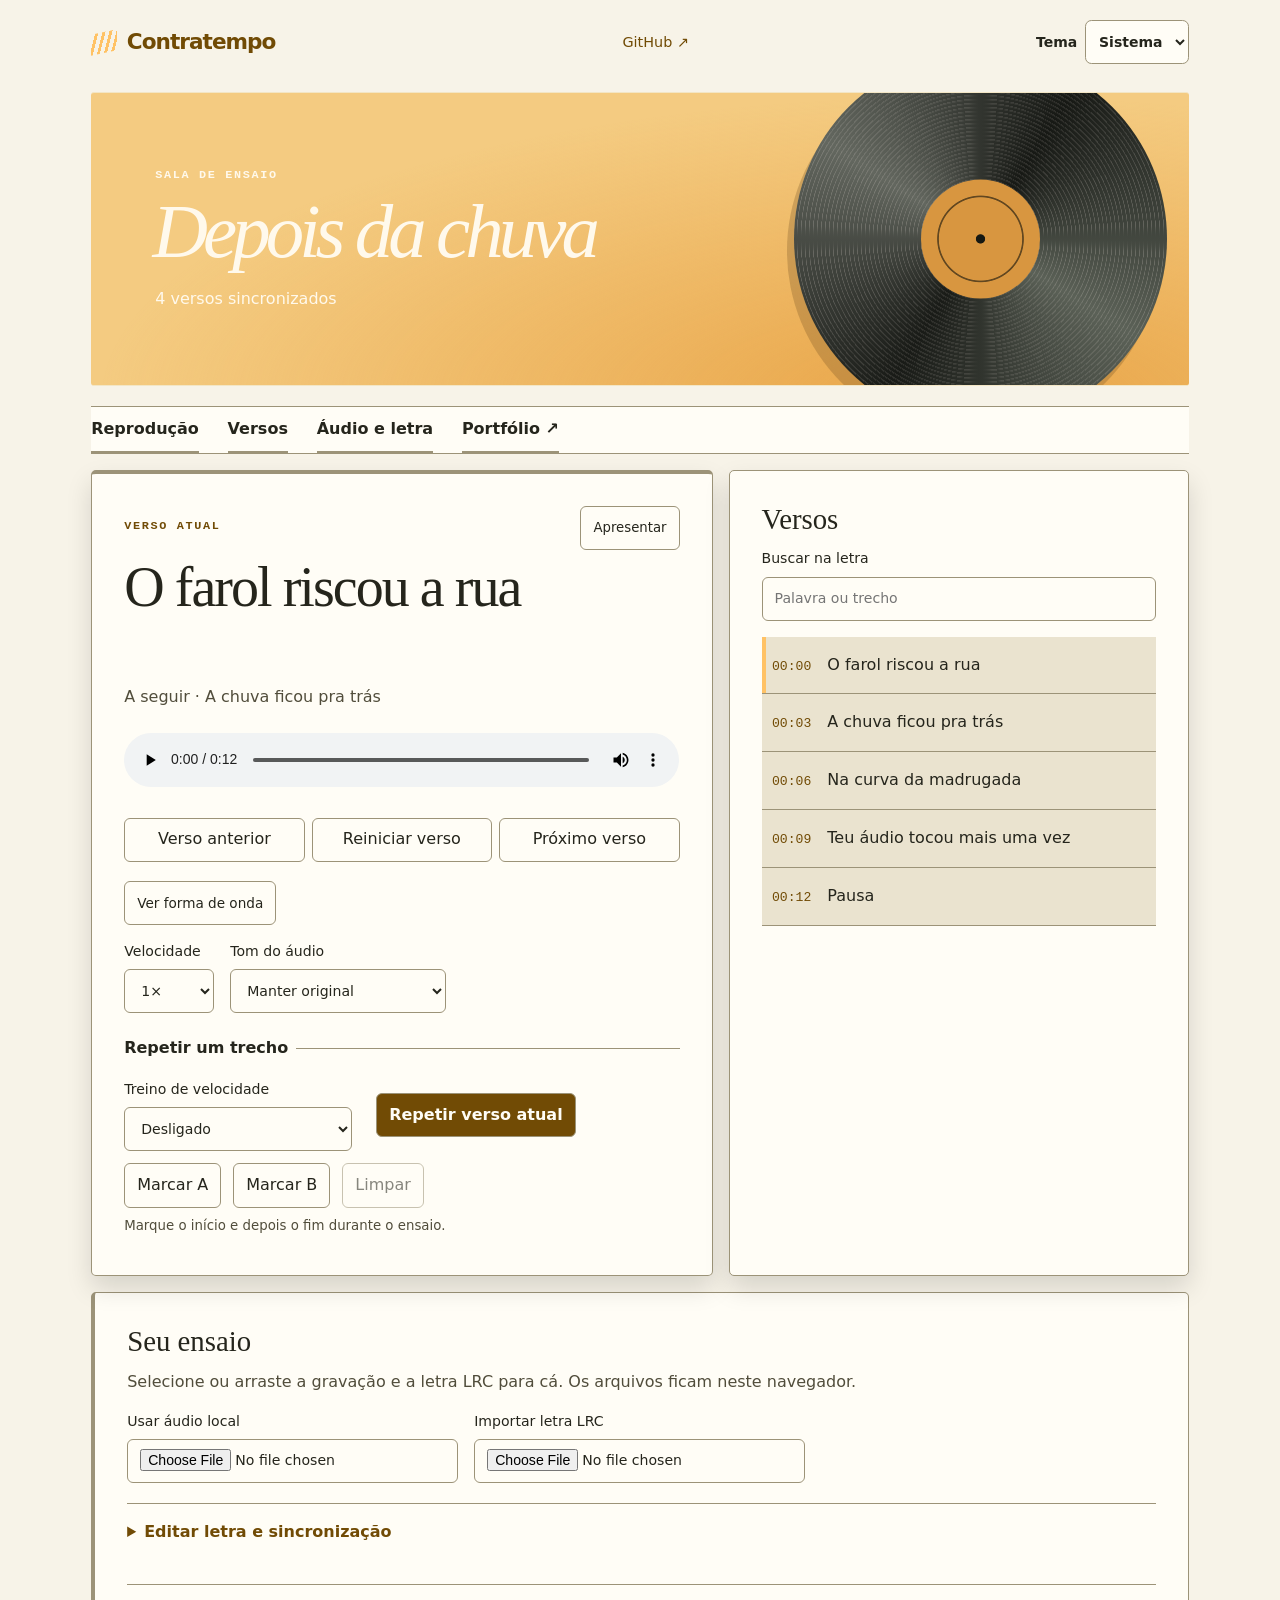
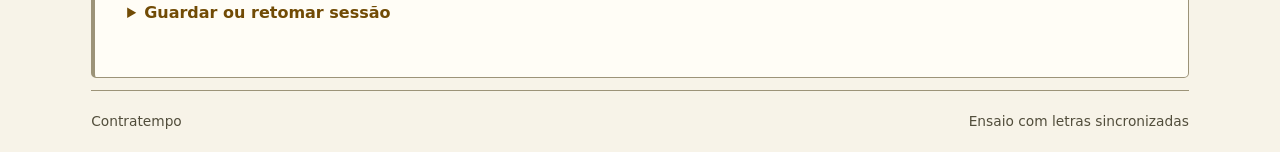
==== docs/index.html @ 0bdad28f "Remover marcas de palavra do LRC estendido da letra e das legendas Linhas como [00:01.00]<00:01.00>o" ====
<!doctype html>
<html lang="pt-BR">
<head>
<meta charset="utf-8"><meta name="viewport" content="width=device-width,initial-scale=1">
<meta name="description" content="Ensaie com letra sincronizada, marque trechos para repetir e edite arquivos LRC direto no navegador.">
<title>Contratempo · Sala de ensaio</title>
<style>:root{color-scheme:dark;--ink:#fff2ec;--muted:#cfb9bd;--coral:#ffa58c;--edge:#654953;--panel:#302128;background:#21171d;color:var(--ink);font:16px/1.55 system-ui,sans-serif}
*{box-sizing:border-box}body{margin:auto;max-width:75rem;padding:0 clamp(1rem,4vw,3.5rem)}a{color:inherit}.skip{position:absolute;top:-5rem;background:#21171d;padding:1rem;z-index:5}.skip:focus{top:0}
header,footer,.actions,.settings{display:flex;align-items:center;gap:.75rem;flex-wrap:wrap}header,footer{justify-content:space-between;padding:1.25rem 0}header a{text-decoration:none}.brand{font-weight:740;letter-spacing:-.045em;font-size:1.35rem;display:flex;gap:.6rem;align-items:center}.brand i{display:block;width:26px;height:21px;background:repeating-linear-gradient(105deg,transparent 0 4px,var(--coral) 4px 7px);transform:skewY(-12deg)}.source{font-size:.9rem}
.sleeve{position:relative;isolation:isolate;overflow:hidden;background:#f4ae99;color:#301d26;padding:clamp(1.5rem,5vw,4rem);margin:.5rem 0 1.25rem;border-radius:12px;min-height:14rem;display:grid;align-items:center}.jacket{width:66%;z-index:1}.label{font:700 .74rem/1.4 ui-monospace,monospace;letter-spacing:.14em;text-transform:uppercase;margin:0}.jacket h1{font:normal clamp(2.6rem,6vw,5.9rem)/.99 Georgia,serif;letter-spacing:-.064em;margin:.65rem 0;overflow-wrap:anywhere}.jacket p:last-child{margin:1rem 0 0}
.disc{position:absolute;width:43%;aspect-ratio:1;right:-9%;top:50%;transform:translateY(-50%);border-radius:50%;display:grid;place-items:center;background:repeating-radial-gradient(circle,transparent 0 3px,#fff2ec26 3.5px 4px),conic-gradient(from 32deg,#35252b,#78555a,#251b21,#77565b,#35252b);box-shadow:-9px 10px 0 #713a3e2a}.disc i{width:32%;aspect-ratio:1;border-radius:50%;background:radial-gradient(circle,#21171d 0 5%,#ef9b82 6% 49%,#37242d 50% 51%,#ef9b82 52%)}
.desk{display:grid;grid-template-columns:minmax(0,1.35fr) minmax(0,1fr);gap:1rem}.monitor,.queue,.workspace{padding:clamp(1.1rem,2.8vw,2rem);border:1px solid var(--edge);border-radius:12px;background:var(--panel)}.monitor .label,time{color:var(--coral)}h2{margin:0 0 .75rem;font:normal 1.8rem Georgia,serif}#current{font:normal clamp(2rem,4.5vw,3.5rem)/1.08 Georgia,serif;letter-spacing:-.035em;margin:1rem 0 .65rem;overflow-wrap:anywhere}#next,.workspace p,small,footer,#range{color:var(--muted)}#next{min-height:1.5em;overflow-wrap:anywhere}audio{width:100%;margin:.5rem 0 1rem}.settings{align-items:end;gap:1rem}label{display:grid;gap:.4rem;min-width:0;max-width:100%;font-size:.88rem}button,input,select,textarea{font:inherit;max-width:100%;color:var(--ink)}input,button,select,textarea{background:#24191f;border:1px solid var(--edge);border-radius:6px;padding:.55rem .75rem}button,select,input,summary{min-height:44px}button,summary,select{cursor:pointer}button:hover:not(:disabled),summary:hover{color:var(--coral)}button:disabled{opacity:.55}button:focus-visible,a:focus-visible,input:focus-visible,textarea:focus-visible,select:focus-visible,summary:focus-visible{outline:3px solid var(--coral);outline-offset:3px}fieldset{margin:1.4rem 0 0;border:0;border-top:1px solid var(--edge);padding:.65rem 0 0}legend{padding:0 .5rem 0 0;font-weight:600}small{display:block;margin:.45rem 0}.queue ol{padding:0;margin:0;list-style:none;max-height:24rem;overflow:auto}.queue button{display:flex;gap:1rem;text-align:left;align-items:baseline;width:100%;border:0;border-bottom:1px solid var(--edge);border-radius:0;background:transparent;padding:.85rem .5rem;overflow-wrap:anywhere}.queue button[aria-current=true]{background:#51343b;box-shadow:inset 3px 0 var(--coral)}time{font:.82rem ui-monospace,monospace;white-space:nowrap}.workspace{margin-top:1rem}.workspace p{margin:.5rem 0 1rem}details{margin-top:1.25rem;border-top:1px solid var(--edge);padding-top:1rem}summary{font-weight:650}textarea{font:1rem/1.5 ui-monospace,monospace;width:100%;resize:vertical}.actions{margin:.5rem 0}#apply{background:var(--coral);color:#291a20;font-weight:650}footer{border-top:1px solid var(--edge);font-size:.86rem}#status:not(:empty){position:sticky;bottom:.75rem;background:#392830;border:1px solid var(--edge);border-radius:6px;padding:.75rem 1rem}#status:empty{margin:.7rem 0}[hidden]{display:none!important}
@media(max-width:720px){.desk{grid-template-columns:1fr}.sleeve{min-height:11rem}.jacket{width:71%}.queue ol{max-height:16rem}.workspace .settings{display:grid}.disc{right:-15%}}
@media(prefers-reduced-motion:no-preference){.playing .disc i{animation:spin 6s linear infinite;background:radial-gradient(circle,#21171d 0 5%,transparent 6%),conic-gradient(#ef9b82 0 80%,#b25c53 80% 86%,#ef9b82 86%)}@keyframes spin{to{transform:rotate(1turn)}}}
.mode{float:right;font-size:.83rem}.monitor .label{padding-top:.75rem}.monitor #current{clear:both;padding-top:.4rem}.present :is(header,.sleeve,.queue,.workspace,footer,fieldset,.monitor .settings){display:none}.present .desk{display:block}.present .monitor{min-height:95vh;display:flex;flex-direction:column;justify-content:center}.present .mode{align-self:flex-end}.present #current{font-size:clamp(3rem,8vw,8rem)}#cue{max-width:min(100%,32rem)}

.workspace.drag{outline:3px dashed var(--coral)}

.wave-tools{margin:0 0 1rem}.wave-tools button{font-size:.85rem}.wave-tools small:empty{display:none}#wave-box{position:relative;background:#21171d;border-radius:.4rem;margin:.5rem 0}#wave{width:100%;height:54px;display:block}#wave-seek{position:absolute;inset:0;width:100%;height:100%;appearance:none;background:transparent;border:0;padding:0;margin:0;cursor:pointer}#wave-seek::-webkit-slider-thumb{appearance:none;background:#fff2ec;width:3px;height:52px}#wave-seek::-moz-range-thumb{background:#fff2ec;width:3px;height:52px;border:0}.present .wave-tools{display:none}.present #current{font-size:calc(clamp(3rem,8vw,8rem) * var(--lyric-scale,1))}.font-size{align-self:flex-start}

/* Capa e mesa de reprodução */
:root { --ink:#f6f1e5; --muted:#c6c4b8; --panel:#252624; --edge:#575950; --coral:#ffc265; background:#171815 }
.brand i { background:repeating-linear-gradient(105deg,transparent 0 4px,#ffc265 4px 7px) }
.sleeve { background:linear-gradient(110deg,#f2cf8a,#e9ab58 72%); color:#23251f; min-height:clamp(12rem,23vw,19rem); border-radius:3px; border-block:1px solid #f3e6c5 }
.jacket h1 { font-style:italic; line-height:1; margin-left:-.035em }
.disc { right:2%; width:34%; box-shadow:-7px 12px 0 #5f411a40; background:repeating-radial-gradient(circle,transparent 0 3px,#fff2ec2e 3.5px 4px),conic-gradient(from 32deg,#171915,#5b6157,#191b17,#63675f,#171915) }
.disc i { background:radial-gradient(circle,#161812 0 5%,#d89640 6% 49%,#624720 50% 51%,#d89640 52%) }
.studio-nav { display:flex; flex-wrap:wrap; gap:.4rem 1.8rem; margin:.75rem 0 1rem; border-block:1px solid var(--edge) }
.studio-nav a { display:inline-flex; align-items:center; min-height:46px; text-decoration:none; font-weight:650 }
.studio-nav a:hover { color:var(--coral); text-decoration:underline }
.monitor,.queue,.workspace { border-radius:5px }
.monitor { background:linear-gradient(155deg,#292b25,#20221e); border-top:4px solid #ddad5c }
.monitor #current { min-height:2.1em; color:#fff3d6; text-wrap:balance }
.queue { background:#20221e }
.queue button { padding:1rem .65rem }
.queue button[aria-current=true] { background:#383a2d; box-shadow:inset 4px 0 #ffc265 }
.workspace { border-left:4px solid #ab945f }
input,button,select,textarea { background:#20221e }
#verse-loop,#apply { background:#ffc265; color:#23251d; font-weight:700 }
#verse-loop:hover,#apply:hover { color:#23251d; background:#ffd792 }
.present .studio-nav { display:none }
@media(max-width:720px){.disc{right:-18%;width:50%}.studio-nav{gap:.2rem 1.1rem}.jacket{width:75%}}
.transport,.queue-tools {display:flex;align-items:center;flex-wrap:wrap;gap:.45rem;margin:.4rem 0 1.2rem}
.transport button {flex:1 1 7rem;border-color:#706a55}
.transport button:nth-child(2) {background:#f5cc84;color:#242219}
.queue-tools {justify-content:space-between;border-top:1px solid var(--edge);padding-top:.7rem}
.queue-tools span {font-variant-numeric:tabular-nums}
.present .transport {align-self:center}

@media (prefers-reduced-motion:no-preference){
  .queue button[aria-current=true] {animation: reveal-state 220ms ease-out both}
  @keyframes reveal-state {from{opacity:.7;transform:translateY(3px)}to{opacity:1;transform:none}}
}

@media (max-width:720px) {
  .desk,.workspace .settings {grid-template-columns:minmax(0,1fr)}
  .monitor,.queue,fieldset,input,select,audio {min-inline-size:0}
  input[type=file] {inline-size:100%}
}


:root { --focus-ring:#ffc265 }
.sleeve { background:radial-gradient(ellipse at 80% 105%,#e9a548,transparent 70%), #f4cb81 }
.studio-nav a { border-bottom:2px solid transparent }
.studio-nav a:hover { border-bottom-color:#ffc265 }
.monitor, .queue { box-shadow: 0 12px 26px #0002 }

:is(a,button,summary,input,select,textarea):focus-visible { outline:3px solid var(--focus-ring); outline-offset:3px }
section[id], h2[id] { scroll-margin-top:1rem }
@media (prefers-reduced-motion:no-preference) {
  html { scroll-behavior:smooth }
  details[open] > summary ~ p { animation:details-open .2s ease-out both }
  @keyframes details-open { from { opacity:.7; transform:translateY(3px) } to { opacity:1; transform:none } }
}

/* A preferência só afeta a tela. O relatório impresso preserva sua paleta. */
.appearance { display: inline-flex; align-items: center; gap: .5rem; margin: 0; font: 600 .875rem/1.3 system-ui, sans-serif }
.appearance select { min-height: 44px; width: auto; max-width: 100%; padding: .45rem .55rem; border: 1px solid currentColor; border-radius: .4rem; background: transparent; color: inherit; font: inherit }
@media screen {
  :root[data-theme="light"] {
    color-scheme: light;
    --surface: #fffdf6; --raised: #eae3cf; --ink: #25251c; --muted: #514d3b;
    --quiet: #514d3b; --accent: #714b05; --green: #714b05; --coral: #714b05; --gold: #714b05; --paper: #fffdf6;
    --line: #9c9378; --edge: #9c9378; --panel: #fffdf6;
    background: #f7f3e8; color: var(--ink);
  }
  :root[data-theme="light"] body { background: transparent; color: var(--ink) }
  :root[data-theme="light"] :is(.monitor,.queue,.workspace,.studio-nav,form,details) {
    background: var(--surface); color: var(--ink); border-color: var(--line);
  }
  :root[data-theme="light"] :is(.metric,.segment,.filters,.grid,.intake #preview,#parts label,.queue button,.scroll tr:nth-child(even),th,.scroll thead,#summary,#origin) {
    background: var(--raised); color: var(--ink); border-color: var(--line);
  }
  :root[data-theme="light"] :is(input,textarea,select,button,.studio-nav a) {
    background-color: var(--surface); color: var(--ink); border-color: var(--line);
  }
  :root[data-theme="light"] :is(header a,footer a,.project-copy .label,.links a:first-child,.monitor .label,time,summary,.metric strong,.segment td:nth-child(5),#priority-summary) { color: var(--accent) }
  :root[data-theme="light"] :is(#current,.monitor #current,.queue button,header b) { color: var(--ink) }
  :root[data-theme="light"] :is(.workspace p,#next,.project-copy p:not(.label),.intro>p:not(.label)) { color: var(--muted) }
  :root[data-theme="light"] :is(button[aria-pressed=true],.queue button[aria-current=true],#verse-loop,#apply) { background: var(--accent); color: var(--surface) }
  :root[data-theme="light"] :focus-visible { outline-color: var(--accent) }
  :root[data-theme="light"] :is(.sleeve) { color: #fff9ec }

}
</style>
</head>
<body>
<a class="skip" href="#studio">Ir para o ensaio</a>
<header><a class="brand" href="#studio"><i aria-hidden="true"></i> Contratempo</a><a class="source" href="https://github.com/ykauttiz/contratempo">GitHub ↗</a><label class="appearance">Tema
  <select id="appearance" aria-label="Tema da interface">
    <option value="system">Sistema</option>
    <option value="light">Claro</option>
    <option value="dark">Escuro</option>
  </select>
</label>
<script>
(() => {
  const select = document.getElementById("appearance");
  const key = "kaue.appearance";
  const system = matchMedia("(prefers-color-scheme: dark)");
  try {
    const saved = localStorage.getItem(key);
    if (saved === "dark" || saved === "light") select.value = saved;
  } catch { /* A escolha também funciona com o armazenamento bloqueado. */ }
  function apply() {
    document.documentElement.dataset.theme = select.value === "system"
      ? (system.matches ? "dark" : "light") : select.value;
  }
  select.addEventListener("change", () => {
    apply();
    try { localStorage.setItem(key, select.value); } catch { /* Só nesta página. */ }
  });
  system.addEventListener("change", apply);
  apply();
})();
</script>
</header>
<main id="studio">
<section class="sleeve" aria-labelledby="title">
<div class="jacket"><p class="label">Sala de ensaio</p><h1 id="title"></h1><p id="track-info"></p></div><div class="disc" aria-hidden="true"><i></i></div>
</section>
<nav class="studio-nav" aria-label="Áreas do ensaio"><a href="#mesa">Reprodução</a><a href="#fila">Versos</a><a href="#arquivos">Áudio e letra</a><a href="https://ykauttiz.github.io/contratempo/portfolio/">Portfólio ↗</a></nav>
<div class="desk" id="mesa">
<section class="monitor" aria-labelledby="now"><button id="present" class="mode">Apresentar</button><h2 class="label" id="now">Verso atual</h2><p id="current"></p><p id="next"></p>
<audio id="audio" controls preload="metadata" aria-label="Reprodutor do ensaio"></audio>
<div class="transport" role="group" aria-label="Navegação musical"><button id="previous-cue">Verso anterior</button><button id="replay-cue">Reiniciar verso</button><button id="next-cue">Próximo verso</button></div>
<div class="wave-tools"><button id="wave-load">Ver forma de onda</button><small id="wave-status"></small><div id="wave-box" hidden><canvas id="wave" width="960" height="88" aria-hidden="true"></canvas><input type="range" min="0" max="1000" value="0" id="wave-seek" aria-label="Posição na forma de onda"></div></div>
<label class="font-size" hidden id="font-control">Tamanho da letra<input id="font" type="range" min="70" max="160" value="100"></label>
<div class="settings"><label>Velocidade<select id="speed"><option value=".5">0,5×</option><option value=".75">0,75×</option><option selected value="1">1×</option><option value="1.25">1,25×</option><option value="1.5">1,5×</option></select></label>
<label id="pitch-control" hidden>Tom do áudio<select id="pitch"><option value="preserve">Manter original</option><option value="vary">Variar com a velocidade</option></select></label></div>
<fieldset><legend>Repetir um trecho</legend><div class="actions"><label>Treino de velocidade<select id="training"><option value="0">Desligado</option><option value="2">Aumentar a cada 2 voltas</option><option value="4">Aumentar a cada 4 voltas</option></select></label><output id="training-count"></output><button id="verse-loop">Repetir verso atual</button><button id="mark-a">Marcar A</button><button id="mark-b">Marcar B</button><button id="clear" disabled>Limpar</button></div><small id="range">Marque o início e depois o fim durante o ensaio.</small></fieldset>
</section>
<section class="queue" id="fila"><h2>Versos</h2><label>Buscar na letra<input id="verse-search" type="search" placeholder="Palavra ou trecho" aria-controls="lines"></label><p id="verse-count" role="status"></p><ol id="lines" aria-label="Ir para um verso"></ol><nav class="queue-tools" id="queue-pages" aria-label="Páginas da letra" hidden><button id="queue-back">Anterior</button><span id="queue-page"></span><button id="queue-forward">Próxima</button></nav></section>
</div>
<section class="workspace" id="arquivos"><h2>Seu ensaio</h2><p>Selecione ou arraste a gravação e a letra LRC para cá. Os arquivos ficam neste navegador.</p>
<div class="settings"><label>Usar áudio local<input id="upload" type="file" accept="audio/*"></label><label>Importar letra LRC<input id="lrc" type="file" accept=".lrc,text/plain"></label></div>
<details><summary>Editar letra e sincronização</summary><p>Use uma marca por verso, como [00:03.500]. Uma linha só com a marca indica pausa.</p><div class="settings"><label>Verso para sincronizar<select id="cue"></select></label><button id="tap">Marcar no tempo atual</button></div><label>Letra LRC<textarea id="editor" rows="8" spellcheck="false"></textarea></label>
<label>Ajuste adicional (ms)<input id="offset" type="number" step="1" value="0"></label><small>Um valor positivo adianta a letra. O ajuste entra no arquivo ao aplicar.</small>
<div class="actions"><button id="apply">Aplicar edição</button><button id="undo" disabled>Desfazer</button><button id="redo" disabled>Refazer</button></div><div class="settings"><label>Formato<select id="format"><option>LRC</option><option>SRT</option><option>WebVTT</option></select></label><button id="save">Baixar arquivo aplicado</button></div></details>
<details><summary>Guardar ou retomar sessão</summary><p>Guarde a letra aplicada, a posição, a velocidade e o trecho A/B. Ao retomar, selecione a mesma gravação.</p><div class="actions"><button id="keep">Guardar neste navegador</button><button id="resume" disabled>Retomar última sessão</button><label>Nome do ensaio<input id="saved-name" maxlength="80"></label><button id="library-add">Adicionar à biblioteca</button><label>Ensaios guardados<select id="library-select"></select></label><button id="library-open">Abrir ensaio escolhido</button><button id="backup">Baixar sessão JSON</button></div><label>Abrir sessão JSON<input id="session-file" type="file" accept=".json,application/json"></label></details></section>
<p id="status" role="status"></p></main>
<footer>Contratempo <span>Ensaio com letras sincronizadas</span></footer>
<script id="score" type="application/json">{"lines": [[0.0, "O farol riscou a rua"], [3.0, "A chuva ficou pra trás"], [6.0, "Na curva da madrugada"], [9.0, "Teu áudio tocou mais uma vez"], [12.0, ""]], "title": "Depois da chuva", "audio": "ensaio.mp3"}</script>
<script>"use strict";
const $ = id => document.getElementById(id);
const score = JSON.parse($("score").textContent);
const audio = $("audio");
const past = [], future = [];
let selected = -2, buttons = new Map(), localUrl, pointA = null, pointB = null, importId = 0;
function tell(message) { $("status").textContent = message; }
function stamp(seconds, precise = false) {
  const ms = Math.round(seconds * 1000);
  return String(Math.floor(ms / 60000)).padStart(2, "0") + ":" +
    String(Math.floor(ms / 1000) % 60).padStart(2, "0") +
    (precise ? "." + String(ms % 1000).padStart(3, "0") : "");
}
function serialize() {
  return score.lines.map(([at, line]) => "[" + stamp(at, true) + "]" + line).join("\n") + "\n";
}
const hasWordStamp = text => /<\d+:[0-5]\d(?:[.:]\d{1,3})?>/.test(text);
// LRC estendido: as marcas de palavra, como <00:12.50>, s\u00E3o removidas; s\u00F3 o tempo do verso vale.
const plainLyric = text => hasWordStamp(text)
  ? text.replace(/<\d+:[0-5]\d(?:[.:]\d{1,3})?>/g, " ").split(/\s+/).filter(Boolean).join(" ")
  : text.trim();
function parseLrc(source, extra) {
  source = source.replace(/^\uFEFF/, "");
  const offset = Number(source.match(/^\[offset:([+-]?\d+)\][ \t]*\r?$/im)?.[1] || 0) + extra;
  if (!Number.isSafeInteger(offset)) throw Error("Informe um ajuste inteiro em milissegundos.");
  const groups = new Map();
  let count = 0;
  for (const raw of source.replace(/^\uFEFF/, "").split(/\r\n|\r|\n/)) {
    const line = raw.trimStart();
    const prefix = line.match(/^(?:\[\d+:[0-5]\d(?:[.:]\d{1,3})?\])+/);
    if (!prefix) continue;
    const lyric = plainLyric(line.slice(prefix[0].length));
    for (const m of prefix[0].matchAll(/\[(\d+):([0-5]\d)(?:[.:](\d{1,3}))?\]/g)) {
      const at = Number(m[1]) * 60000 + Number(m[2]) * 1000 + Number((m[3] || "").padEnd(3, "0")) - offset;
      if (!Number.isSafeInteger(at) || ++count > 10000) throw Error("Use até 10 mil marcações com tempos válidos.");
      const key = Math.max(0, at);
      if (!groups.has(key)) groups.set(key, []);
      if (lyric) groups.get(key).push(lyric);
    }
  }
  if (!groups.size) throw Error("Nenhum verso com tempo válido. Use [mm:ss.mmm] no começo da linha.");
  return Array.from(groups).sort(([a], [b]) => a - b).map(([ms, parts]) => [ms / 1000, parts.join(" / ")]);
}
function render() {
  let lo = 0, hi = score.lines.length;
  while (lo < hi) {
    const mid = Math.floor((lo + hi) / 2);
    if (score.lines[mid][0] <= audio.currentTime) lo = mid + 1;
    else hi = mid;
  }
  const index = lo - 1;
  if (index === selected) return;
  buttons.get(selected)?.removeAttribute("aria-current");
  buttons.get(index)?.setAttribute("aria-current", "true");
  $("current").textContent = index < 0 ? "Introdução" : score.lines[index][1] || "Pausa";
  const next = score.lines[index + 1]?.[1];
  $("next").textContent = next ? "A seguir · " + next : "";
  selected = index;
}
const queueSize = 60;
let queuePage = 0, matches = [], searchIndex = [];
const normalizeLyric = text => text.normalize("NFD").replace(/\p{M}/gu,"").toLocaleLowerCase("pt-BR");
function seekCue(index) {
  if (!audio.readyState || !Number.isFinite(audio.duration)) return tell("Carregue uma gravação primeiro.");
  const line = score.lines[index];
  if (!line || line[0] > audio.duration) return tell("Esse trecho fica fora da gravação.");
  audio.currentTime = line[0];
  render();
}
function paintQueue() {
  const pages = Math.max(1,Math.ceil(matches.length / queueSize));
  queuePage = Math.min(pages - 1,Math.max(0,queuePage));
  const start = queuePage * queueSize;
  const fragment = document.createDocumentFragment();
  buttons.clear();
  for (const [offset,index] of matches.slice(start,start + queueSize).entries()) {
    const [at,line] = score.lines[index];
    const row = document.createElement("li"), button = document.createElement("button");
    const time = document.createElement("time");
    time.textContent = stamp(at,at % 1 !== 0);
    button.append(time,line || "Pausa");
    if (index === selected) button.setAttribute("aria-current","true");
    button.onclick = () => seekCue(index);
    button.onkeydown = event => {
      const position = start + offset;
      const destination = {ArrowDown:position+1,ArrowUp:position-1,Home:0,End:matches.length-1}[event.key];
      if (destination === undefined) return;
      event.preventDefault();
      const target = Math.min(matches.length-1,Math.max(0,destination));
      const nextPage = Math.floor(target / queueSize);
      if (nextPage !== queuePage) {queuePage = nextPage; paintQueue();}
      buttons.get(matches[target])?.focus();
    };
    buttons.set(index,button);row.append(button);fragment.append(row);
  }
  $("lines").replaceChildren(fragment);
  $("queue-pages").hidden = pages <= 1;
  $("queue-page").textContent = (queuePage + 1) + " / " + pages;
  $("queue-back").disabled = queuePage === 0;
  $("queue-forward").disabled = queuePage === pages - 1;
}
function filterVerses() {
  const term = normalizeLyric($("verse-search").value.trim());
  matches = [];
  searchIndex.forEach((text,index) => {if (text.includes(term)) matches.push(index);});
  queuePage = 0;
  paintQueue();
  $("verse-count").textContent = term ? (matches.length ? matches.length + " de " + score.lines.length + " trechos" : "Nenhum trecho encontrado. Tente outra palavra.") : "";
}
$("verse-search").oninput = filterVerses;
$("queue-back").onclick = () => {queuePage--;paintQueue();};
$("queue-forward").onclick = () => {queuePage++;paintQueue();};
for (const [id,step] of [["previous-cue",-1],["next-cue",1],["replay-cue",0]]) {
  $(id).onclick = () => {
    render();
    seekCue(Math.max(0,Math.min(score.lines.length-1,selected+step)));
  };
}
const editorPanel = $("cue").closest("details");
let cueOptionsReady = false;
function prepareCueOptions() {
  if (!editorPanel.open || cueOptionsReady) return;
  const fragment = document.createDocumentFragment();
  score.lines.forEach(([at,line],index) => fragment.append(new Option(stamp(at,true) + " · " + (line || "Pausa"),index)));
  $("cue").replaceChildren(fragment);
  cueOptionsReady = true;
}
editorPanel.addEventListener("toggle",prepareCueOptions);
function build() {
  $("title").textContent = score.title;
  const total = score.lines.filter(([, line]) => line).length;
  $("track-info").textContent = total + (total === 1 ? " verso sincronizado" : " versos sincronizados");
  selected = -2;
  searchIndex = score.lines.map(([,text]) => normalizeLyric(text || "Pausa"));
  filterVerses();
  cueOptionsReady = false;
  $("cue").replaceChildren();
  prepareCueOptions();
  $("editor").value = serialize();
  $("offset").value = "0";
  render();
}
let laps = 0;
function resetTraining() { laps = 0; $("training-count").textContent = ""; }
$("training").onchange = resetTraining;
function repeatPassage() {
  audio.currentTime = pointA;
  const every = Number($("training").value);
  if (!every) return;
  laps++;
  const speed = $("speed");
  if (laps % every === 0 && speed.selectedIndex < speed.options.length-1) {
    speed.selectedIndex++; audio.playbackRate = Number(speed.value);
  }
  $("training-count").textContent = "Volta " + laps + " · " + speed.selectedOptions[0].textContent;
}
function updateLoop() {
  resetTraining();
  $("clear").disabled = pointA === null;
  $("range").textContent = pointA === null ? "Marque o início e depois o fim durante o ensaio." :
    pointB === null ? "Início em " + stamp(pointA, true) + ". Escolha o fim." :
    "Repetindo de " + stamp(pointA, true) + " até " + stamp(pointB, true) + ".";
}
$("verse-loop").onclick = () => {
  if (!audio.readyState || !Number.isFinite(audio.duration)) return tell("Carregue uma gravação primeiro.");
  render();
  const line = score.lines[selected];
  if (!line?.[1]) return tell("Selecione um verso para repetir.");
  const end = Math.min(score.lines[selected + 1]?.[0] ?? audio.duration, audio.duration);
  if (end - line[0] < 0.25) return tell("Este verso é curto demais para repetir. Marque um trecho maior com A e B.");
  pointA = line[0]; pointB = end; audio.currentTime = pointA;
  updateLoop(); tell($("range").textContent);
};
$("mark-a").onclick = () => {
  if (!audio.readyState) return tell("Carregue um áudio primeiro.");
  pointA = audio.currentTime; pointB = null; updateLoop(); tell($("range").textContent);
};
$("mark-b").onclick = () => {
  if (pointA === null || audio.currentTime - pointA < 0.25) return tell("Marque A e avance pelo menos 0,25 s antes de marcar B.");
  pointB = audio.currentTime; audio.currentTime = pointA; updateLoop(); tell($("range").textContent);
};
function clearLoop() { pointA = pointB = null; updateLoop(); }
$("clear").onclick = () => { clearLoop(); tell("Repetição desligada."); };
function tick() {
  if (!$("wave-box").hidden && audio.duration > 0) $("wave-seek").value = Math.round(audio.currentTime / audio.duration * 1000);
  if (pointB !== null && !audio.paused && audio.currentTime >= pointB) repeatPassage();
  render();
}
let frame = 0, pendingSession = null;
function animate() { tick(); if (!audio.paused) frame = requestAnimationFrame(animate); }
audio.onplay = () => { document.body.classList.add("playing"); cancelAnimationFrame(frame); animate(); };
audio.onpause = () => { document.body.classList.remove("playing"); cancelAnimationFrame(frame); };
audio.onended = () => {
  if (pointB !== null) { repeatPassage(); audio.play().catch(() => tell("Pressione play para continuar.")); }
};
audio.ontimeupdate = tick;
audio.onseeked = render;
audio.onloadedmetadata = () => { if (pendingSession) restoreTransport(); audio.playbackRate = Number($("speed").value); render(); };
audio.onerror = () => tell("Não foi possível abrir o áudio. Tente outro arquivo.");
$("pitch-control").hidden = !("preservesPitch" in audio);
$("pitch").onchange = () => { audio.preservesPitch = $("pitch").value === "preserve"; };
$("speed").onchange = () => { audio.playbackRate = Number($("speed").value); };
function loadAudio(file) {
  if (!file) return;
  if (!pendingSession) clearLoop();
  if (localUrl) URL.revokeObjectURL(localUrl);
  activeAudioFile = file; resetWave();
  localUrl = URL.createObjectURL(file); audio.src = localUrl;
  tell("Gravação selecionada · " + file.name);
};
$("upload").onchange = event => loadAudio(event.target.files[0]);
async function loadLyrics(file) {
  const id = ++importId;
  if (!file) return;
  try {
    if (file.size > 1024 * 1024) throw Error("Use uma letra de até 1 MB.");
    const source = new TextDecoder("utf-8", {fatal:true}).decode(await file.arrayBuffer());
    if (id !== importId) return;
    const lines = parseLrc(source, 0);
    pendingSession = null; past.length = future.length = 0; historyButtons();
    score.lines = lines; score.title = source.match(/^\[ti:([^\]\r\n]+)\]/im)?.[1] || file.name.replace(/\.lrc$/i, "");
    build(); clearLoop();
    tell("Letra carregada · " + file.name + (hasWordStamp(source) ? ". Marcas de palavra removidas; vale o tempo de cada verso." : ""));
  } catch (err) { if (id === importId) tell(err instanceof TypeError ? "Salve a letra em UTF-8 e tente novamente." : err.message); }
};
$("lrc").onchange = event => loadLyrics(event.target.files[0]);
const desk = document.querySelector(".workspace");
desk.ondragover = event => { event.preventDefault(); desk.classList.add("drag"); };
desk.ondragleave = () => desk.classList.remove("drag");
desk.ondrop = event => {
  event.preventDefault(); desk.classList.remove("drag");
  for (const file of event.dataTransfer.files) {
    if (/\.lrc$/i.test(file.name)) loadLyrics(file);
    else if (file.type.startsWith("audio/")) loadAudio(file);
    else tell("Arraste um arquivo LRC ou uma gravação de áudio.");
  }
};
$("apply").onclick = () => {
  try {
    if (!$("offset").validity.valid) throw Error("Use um número inteiro para o ajuste.");
    const lines = parseLrc($("editor").value, Number($("offset").value));
    remember(); score.lines = lines;
    ++importId; build(); tell("Letra aplicada. Baixe o LRC para guardar a edição.");
  } catch (err) { tell(err.message); }
};
function historyButtons() { $("undo").disabled = !past.length; $("redo").disabled = !future.length; }
function remember() {
  past.push(score.lines); if (past.length > 20) past.shift();
  future.length = 0; historyButtons();
}
function restore(from, to) {
  if (!from.length) return;
  to.push(score.lines); score.lines = from.pop(); build(); historyButtons();
}
$("undo").onclick = () => restore(past, future);
$("redo").onclick = () => restore(future, past);
$("tap").onclick = () => {
  if (!audio.readyState) return tell("Carregue um áudio primeiro.");
  if ($("editor").value !== serialize() || Number($("offset").value) !== 0) return tell("Aplique as mudanças da letra antes de marcar o tempo.");
  const index = Number($("cue").value), at = Math.round(audio.currentTime * 1000) / 1000;
  if ((index > 0 && at <= score.lines[index - 1][0]) ||
      (index + 1 < score.lines.length && at >= score.lines[index + 1][0])) return tell("Marque o tempo entre o verso anterior e o seguinte.");
  remember();
  score.lines = score.lines.map((entry, i) => i === index ? [at, entry[1]] : entry);
  build(); $("cue").selectedIndex = Math.min(index + 1, score.lines.length - 1); tell("Tempo do verso atualizado.");
};
function togglePresentation() {
  const enabled = document.body.classList.toggle("present");
  $("font-control").hidden = !enabled;
  $("present").textContent = enabled ? "Voltar ao ensaio" : "Apresentar";
  $("present").setAttribute("aria-pressed", String(enabled));
  $("present").focus();
}
$("present").onclick = togglePresentation;
document.addEventListener("keydown", event => {
  if (event.key === "Escape" && document.body.classList.contains("present")) togglePresentation();
});
function captions(srt) {
  const clock = seconds => {
    const ms = Math.round(seconds * 1000), h = Math.floor(ms / 3600000);
    return String(h).padStart(2, "0") + ":" + stamp((ms % 3600000) / 1000, true).replace(".", srt ? "," : ".");
  };
  const blocks = [];
  score.lines.forEach(([at, line], i) => {
    if (!line) return;
    const end = score.lines[i + 1]?.[0] ?? at + 3;
    const text = srt ? line : line.replaceAll("&", "&amp;").replaceAll("<", "&lt;").replaceAll(">", "&gt;");
    blocks.push((srt ? (blocks.length + 1) + "\n" : "") + clock(at) + " --> " + clock(end) + "\n" + text);
  });
  return (srt ? "" : "WEBVTT\n\n") + blocks.join("\n\n") + "\n";
}
$("save").onclick = () => {
  const format = $("format").value;
  const content = format === "LRC" ? serialize() : captions(format === "SRT");
  const url = URL.createObjectURL(new Blob([content], {type:"text/plain;charset=utf-8"}));
  const a = document.createElement("a"); a.href = url; a.download = score.title + "." + ({LRC:"lrc", SRT:"srt", WebVTT:"vtt"})[format]; a.click();
  setTimeout(() => URL.revokeObjectURL(url), 1000);
};
if (score.audio) audio.src = score.audio;
else tell("Escolha a gravação correspondente a esta letra.");
build();

const sessionKey = "contratempo.session.v1";
function encodeSession() {
  return JSON.stringify({version:1, title:score.title, lyrics:serialize(), position:pendingSession?.position ?? audio.currentTime,
    training:$("training").value, speed:$("speed").value, pitch:$("pitch").value, a:pointA, b:pointB}, null, 2);
}
function restoreTransport() {
  const saved = pendingSession;
  if (!saved) return;
  audio.currentTime = Math.min(audio.duration, saved.position);
  if (pointA !== null && pointA >= audio.duration) clearLoop();
  if (pointB !== null && pointB > audio.duration) { pointB = null; updateLoop(); }
  pendingSession = null;
}
function openSession(raw) {
  const data = JSON.parse(raw);
  const validTime = value => Number.isFinite(value) && value >= 0;
  if (data?.version !== 1 || typeof data.title !== "string" || typeof data.lyrics !== "string" ||
      !validTime(data.position) || !Array.from($("speed").options).some(o => o.value === data.speed) ||
      (data.training !== undefined && !["0","2","4"].includes(data.training)) ||
      !["preserve","vary"].includes(data.pitch) || !(data.a === null || validTime(data.a)) ||
      !(data.b === null || (validTime(data.b) && data.a !== null && data.b - data.a >= 0.25)))
    throw Error("Sessão inválida ou versão incompatível.");
  const lines = parseLrc(data.lyrics, 0);
  ++importId; past.length = future.length = 0; historyButtons();
  activeAudioFile = null; resetWave();
  audio.pause(); audio.removeAttribute("src"); audio.load();
  if (localUrl) { URL.revokeObjectURL(localUrl); localUrl = null; }
  $("upload").value = "";
  score.title = data.title; score.lines = lines;
  pendingSession = data; pointA = data.a; pointB = data.b;
  $("training").value = data.training ?? "0";
  $("speed").value = data.speed; $("pitch").value = data.pitch;
  if ("preservesPitch" in audio) audio.preservesPitch = data.pitch === "preserve";
  build(); updateLoop(); tell("Sessão aberta. Selecione a gravação para retomar.");
}
try { $("resume").disabled = !localStorage.getItem(sessionKey); } catch { /* Standalone files may disable storage. */ }
$("keep").onclick = () => {
  try { localStorage.setItem(sessionKey, encodeSession()); $("resume").disabled = false; tell("Sessão guardada neste navegador."); }
  catch { tell("Armazenamento indisponível. Baixe a sessão em JSON."); }
};
$("resume").onclick = () => {
  try { openSession(localStorage.getItem(sessionKey)); } catch { tell("Não foi possível abrir a sessão guardada."); }
};
const libraryKey = "contratempo.library.v1";
function readLibrary() {
  const entries = JSON.parse(localStorage.getItem(libraryKey) || "[]");
  if (!Array.isArray(entries) || entries.some(e => typeof e?.name !== "string" || typeof e?.session !== "string")) throw Error("Biblioteca inválida.");
  return entries;
}
function libraryOptions(entries) {
  $("library-select").replaceChildren(...entries.map((e,i) => new Option(e.name,String(i))));
  $("library-open").disabled = !entries.length;
}
try {libraryOptions(readLibrary());} catch {libraryOptions([]);}
$("library-add").onclick = () => {
  try {
    const name = $("saved-name").value.trim(), entries = readLibrary();
    if (!name) return tell("Dê um nome ao ensaio.");
    if (entries.some(e => e.name.toLocaleLowerCase("pt-BR") === name.toLocaleLowerCase("pt-BR"))) return tell("Já existe um ensaio com esse nome.");
    entries.push({name,session:encodeSession()});
    localStorage.setItem(libraryKey,JSON.stringify(entries));libraryOptions(entries);
    $("library-select").value = String(entries.length-1);tell("Ensaio adicionado à biblioteca.");
  } catch {tell("Não foi possível guardar o ensaio. Exporte a sessão em JSON.");}
};
$("library-open").onclick = () => {
  try {openSession(readLibrary()[Number($("library-select").value)].session);}
  catch {tell("Não foi possível abrir esse ensaio.");}
};
$("backup").onclick = () => {
  const url = URL.createObjectURL(new Blob([encodeSession()], {type:"application/json"}));
  const link = document.createElement("a"); link.href = url; link.download = score.title + ".json"; link.click();
  setTimeout(() => URL.revokeObjectURL(url), 1000);
};
$("session-file").onchange = async event => {
  const file = event.target.files[0]; if (!file) return;
  const id = ++importId;
  try {
    if (file.size > 4 * 1024 * 1024) throw Error();
    const raw = await file.text(); if (id !== importId) return;
    openSession(raw);
  } catch { tell("Use uma sessão JSON válida do Contratempo de até 4 MB."); }
};

$("font").oninput = () => document.body.style.setProperty("--lyric-scale", Number($("font").value) / 100);
let waveVersion = 0, activeAudioFile = null;
function resetWave() {
  waveVersion++;
  $("wave-box").hidden = true; $("wave-load").disabled = false; $("wave-status").textContent = "";
}
$("wave-load").onclick = async () => {
  const id = ++waveVersion, file = activeAudioFile;
  if (!audio.readyState || !Number.isFinite(audio.duration)) return tell("Carregue uma gravação primeiro.");
  if (audio.duration > 300 || (file && file.size > 16 * 1024 * 1024)) return tell("A prévia da onda aceita até 5 minutos e 16 MB. O player continua disponível.");
  $("wave-load").disabled = true; $("wave-status").textContent = "Calculando a forma de onda…";
  let context;
  try {
    const buffer = file ? await file.arrayBuffer() : await (await fetch(score.audio)).arrayBuffer();
    if (id !== waveVersion) return;
    context = new AudioContext({sampleRate:16000});
    const decoded = await context.decodeAudioData(buffer);
    if (id !== waveVersion) return;
    const samples = decoded.getChannelData(0), canvas = $("wave"), pen = canvas.getContext("2d");
    pen.clearRect(0, 0, canvas.width, canvas.height);
    pen.strokeStyle = "#ffa58c"; pen.lineWidth = 2; pen.beginPath();
    const bars = 320, center = canvas.height / 2;
    for (let i = 0; i < bars; i++) {
      const start = Math.floor(i * samples.length / bars), end = Math.floor((i + 1) * samples.length / bars);
      let peak = 0;
      for (let j = start; j < end; j++) peak = Math.max(peak, Math.abs(samples[j]));
      const x = (i + 0.5) * canvas.width / bars, height = Math.max(1, peak * center);
      pen.moveTo(x, center - height); pen.lineTo(x, center + height);
    }
    pen.stroke(); $("wave-box").hidden = false; tick();
    $("wave-status").textContent = "Toque na onda ou use as setas para buscar.";
  } catch {
    if (id === waveVersion) { $("wave-load").disabled = false; $("wave-status").textContent = "Forma de onda indisponível para esta gravação."; }
  } finally { if (context) await context.close(); }
};
$("wave-seek").oninput = () => { if (audio.duration > 0) audio.currentTime = Number($("wave-seek").value) * audio.duration / 1000; };
</script></body></html>
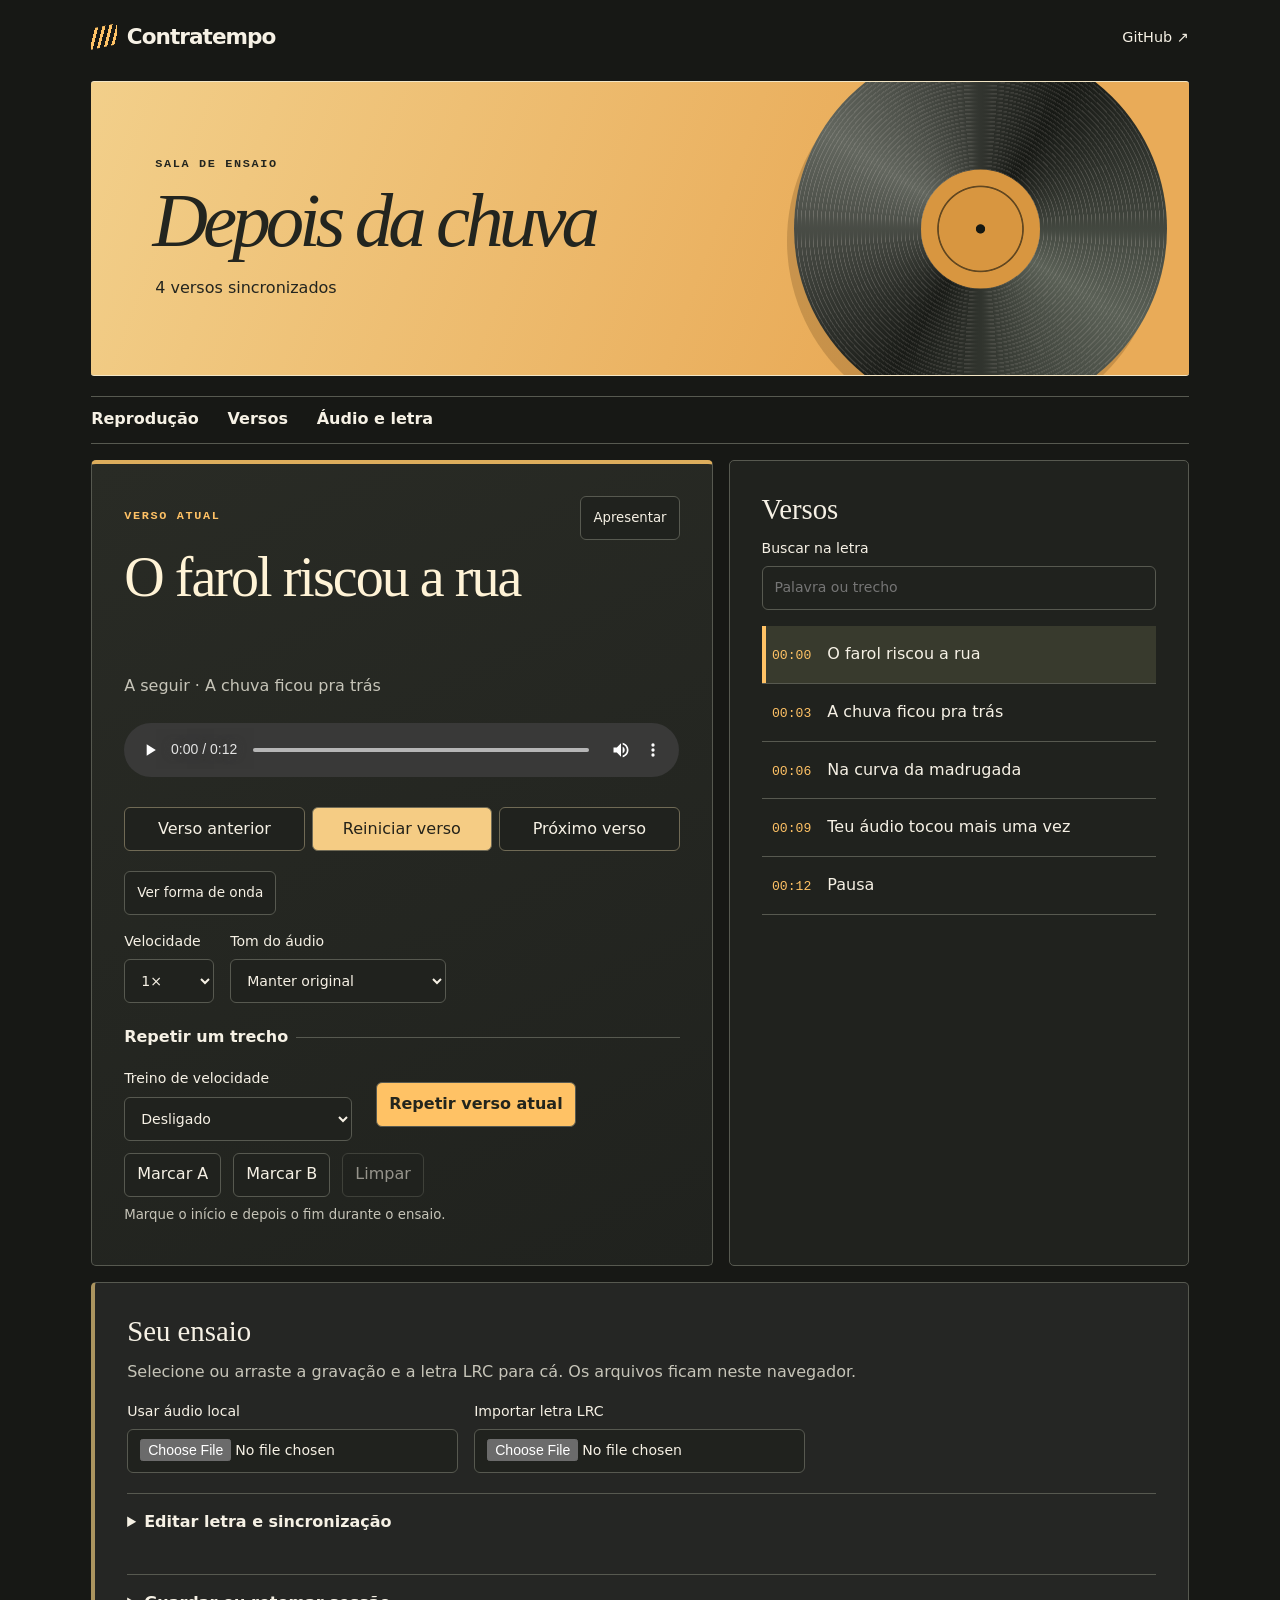
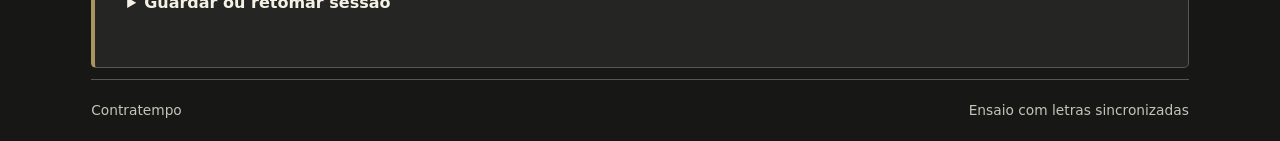
==== commit 348cff65: "Remover marcas de palavra do LRC estendido da letra e das legendas Linhas como [00:01.00]<00:01.00>o" ====
--- a/docs/index.html
+++ b/docs/index.html
@@ -57,89 +57,16 @@
   .monitor,.queue,fieldset,input,select,audio {min-inline-size:0}
   input[type=file] {inline-size:100%}
 }
-
-
-:root { --focus-ring:#ffc265 }
-.sleeve { background:radial-gradient(ellipse at 80% 105%,#e9a548,transparent 70%), #f4cb81 }
-.studio-nav a { border-bottom:2px solid transparent }
-.studio-nav a:hover { border-bottom-color:#ffc265 }
-.monitor, .queue { box-shadow: 0 12px 26px #0002 }
-
-:is(a,button,summary,input,select,textarea):focus-visible { outline:3px solid var(--focus-ring); outline-offset:3px }
-section[id], h2[id] { scroll-margin-top:1rem }
-@media (prefers-reduced-motion:no-preference) {
-  html { scroll-behavior:smooth }
-  details[open] > summary ~ p { animation:details-open .2s ease-out both }
-  @keyframes details-open { from { opacity:.7; transform:translateY(3px) } to { opacity:1; transform:none } }
-}
-
-/* A preferência só afeta a tela. O relatório impresso preserva sua paleta. */
-.appearance { display: inline-flex; align-items: center; gap: .5rem; margin: 0; font: 600 .875rem/1.3 system-ui, sans-serif }
-.appearance select { min-height: 44px; width: auto; max-width: 100%; padding: .45rem .55rem; border: 1px solid currentColor; border-radius: .4rem; background: transparent; color: inherit; font: inherit }
-@media screen {
-  :root[data-theme="light"] {
-    color-scheme: light;
-    --surface: #fffdf6; --raised: #eae3cf; --ink: #25251c; --muted: #514d3b;
-    --quiet: #514d3b; --accent: #714b05; --green: #714b05; --coral: #714b05; --gold: #714b05; --paper: #fffdf6;
-    --line: #9c9378; --edge: #9c9378; --panel: #fffdf6;
-    background: #f7f3e8; color: var(--ink);
-  }
-  :root[data-theme="light"] body { background: transparent; color: var(--ink) }
-  :root[data-theme="light"] :is(.monitor,.queue,.workspace,.studio-nav,form,details) {
-    background: var(--surface); color: var(--ink); border-color: var(--line);
-  }
-  :root[data-theme="light"] :is(.metric,.segment,.filters,.grid,.intake #preview,#parts label,.queue button,.scroll tr:nth-child(even),th,.scroll thead,#summary,#origin) {
-    background: var(--raised); color: var(--ink); border-color: var(--line);
-  }
-  :root[data-theme="light"] :is(input,textarea,select,button,.studio-nav a) {
-    background-color: var(--surface); color: var(--ink); border-color: var(--line);
-  }
-  :root[data-theme="light"] :is(header a,footer a,.project-copy .label,.links a:first-child,.monitor .label,time,summary,.metric strong,.segment td:nth-child(5),#priority-summary) { color: var(--accent) }
-  :root[data-theme="light"] :is(#current,.monitor #current,.queue button,header b) { color: var(--ink) }
-  :root[data-theme="light"] :is(.workspace p,#next,.project-copy p:not(.label),.intro>p:not(.label)) { color: var(--muted) }
-  :root[data-theme="light"] :is(button[aria-pressed=true],.queue button[aria-current=true],#verse-loop,#apply) { background: var(--accent); color: var(--surface) }
-  :root[data-theme="light"] :focus-visible { outline-color: var(--accent) }
-  :root[data-theme="light"] :is(.sleeve) { color: #fff9ec }
-
-}
 </style>
 </head>
 <body>
 <a class="skip" href="#studio">Ir para o ensaio</a>
-<header><a class="brand" href="#studio"><i aria-hidden="true"></i> Contratempo</a><a class="source" href="https://github.com/ykauttiz/contratempo">GitHub ↗</a><label class="appearance">Tema
-  <select id="appearance" aria-label="Tema da interface">
-    <option value="system">Sistema</option>
-    <option value="light">Claro</option>
-    <option value="dark">Escuro</option>
-  </select>
-</label>
-<script>
-(() => {
-  const select = document.getElementById("appearance");
-  const key = "kaue.appearance";
-  const system = matchMedia("(prefers-color-scheme: dark)");
-  try {
-    const saved = localStorage.getItem(key);
-    if (saved === "dark" || saved === "light") select.value = saved;
-  } catch { /* A escolha também funciona com o armazenamento bloqueado. */ }
-  function apply() {
-    document.documentElement.dataset.theme = select.value === "system"
-      ? (system.matches ? "dark" : "light") : select.value;
-  }
-  select.addEventListener("change", () => {
-    apply();
-    try { localStorage.setItem(key, select.value); } catch { /* Só nesta página. */ }
-  });
-  system.addEventListener("change", apply);
-  apply();
-})();
-</script>
-</header>
+<header><a class="brand" href="#studio"><i aria-hidden="true"></i> Contratempo</a><a class="source" href="https://github.com/ykauttiz/contratempo">GitHub ↗</a></header>
 <main id="studio">
 <section class="sleeve" aria-labelledby="title">
 <div class="jacket"><p class="label">Sala de ensaio</p><h1 id="title"></h1><p id="track-info"></p></div><div class="disc" aria-hidden="true"><i></i></div>
 </section>
-<nav class="studio-nav" aria-label="Áreas do ensaio"><a href="#mesa">Reprodução</a><a href="#fila">Versos</a><a href="#arquivos">Áudio e letra</a><a href="https://ykauttiz.github.io/contratempo/portfolio/">Portfólio ↗</a></nav>
+<nav class="studio-nav" aria-label="Áreas do ensaio"><a href="#mesa">Reprodução</a><a href="#fila">Versos</a><a href="#arquivos">Áudio e letra</a></nav>
 <div class="desk" id="mesa">
 <section class="monitor" aria-labelledby="now"><button id="present" class="mode">Apresentar</button><h2 class="label" id="now">Verso atual</h2><p id="current"></p><p id="next"></p>
 <audio id="audio" controls preload="metadata" aria-label="Reprodutor do ensaio"></audio>
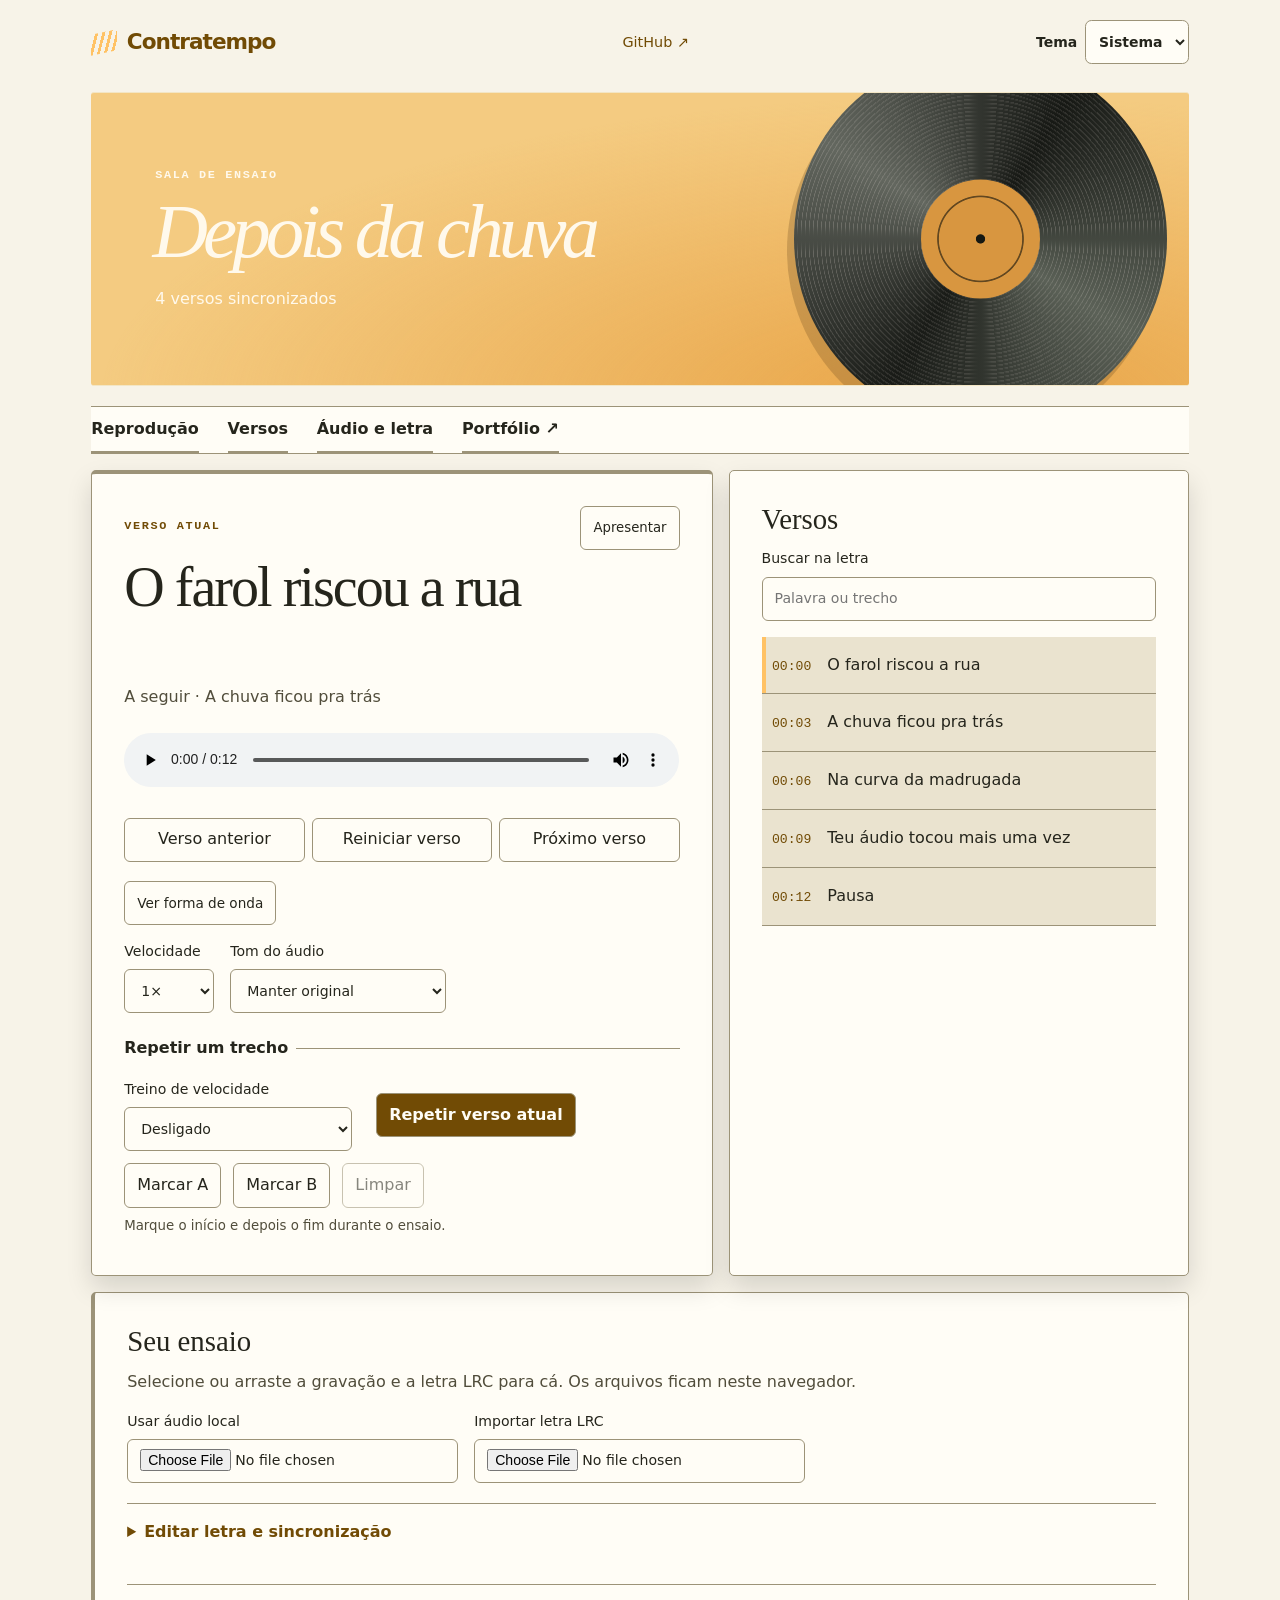
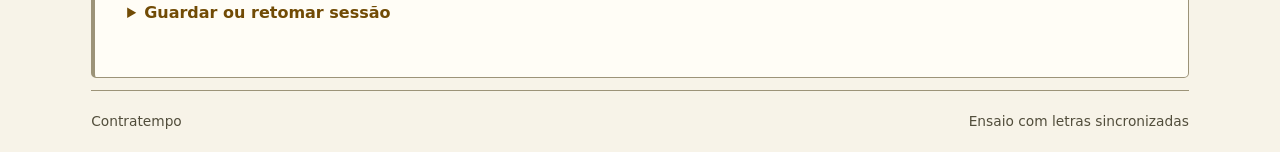
==== commit 0dca4b3b: "release(v2026.11.21.2) Aparência configurável" ====
--- a/docs/index.html
+++ b/docs/index.html
@@ -57,16 +57,89 @@
   .monitor,.queue,fieldset,input,select,audio {min-inline-size:0}
   input[type=file] {inline-size:100%}
 }
+
+
+:root { --focus-ring:#ffc265 }
+.sleeve { background:radial-gradient(ellipse at 80% 105%,#e9a548,transparent 70%), #f4cb81 }
+.studio-nav a { border-bottom:2px solid transparent }
+.studio-nav a:hover { border-bottom-color:#ffc265 }
+.monitor, .queue { box-shadow: 0 12px 26px #0002 }
+
+:is(a,button,summary,input,select,textarea):focus-visible { outline:3px solid var(--focus-ring); outline-offset:3px }
+section[id], h2[id] { scroll-margin-top:1rem }
+@media (prefers-reduced-motion:no-preference) {
+  html { scroll-behavior:smooth }
+  details[open] > summary ~ p { animation:details-open .2s ease-out both }
+  @keyframes details-open { from { opacity:.7; transform:translateY(3px) } to { opacity:1; transform:none } }
+}
+
+/* A preferência só afeta a tela. O relatório impresso preserva sua paleta. */
+.appearance { display: inline-flex; align-items: center; gap: .5rem; margin: 0; font: 600 .875rem/1.3 system-ui, sans-serif }
+.appearance select { min-height: 44px; width: auto; max-width: 100%; padding: .45rem .55rem; border: 1px solid currentColor; border-radius: .4rem; background: transparent; color: inherit; font: inherit }
+@media screen {
+  :root[data-theme="light"] {
+    color-scheme: light;
+    --surface: #fffdf6; --raised: #eae3cf; --ink: #25251c; --muted: #514d3b;
+    --quiet: #514d3b; --accent: #714b05; --green: #714b05; --coral: #714b05; --gold: #714b05; --paper: #fffdf6;
+    --line: #9c9378; --edge: #9c9378; --panel: #fffdf6;
+    background: #f7f3e8; color: var(--ink);
+  }
+  :root[data-theme="light"] body { background: transparent; color: var(--ink) }
+  :root[data-theme="light"] :is(.monitor,.queue,.workspace,.studio-nav,form,details) {
+    background: var(--surface); color: var(--ink); border-color: var(--line);
+  }
+  :root[data-theme="light"] :is(.metric,.segment,.filters,.grid,.intake #preview,#parts label,.queue button,.scroll tr:nth-child(even),th,.scroll thead,#summary,#origin) {
+    background: var(--raised); color: var(--ink); border-color: var(--line);
+  }
+  :root[data-theme="light"] :is(input,textarea,select,button,.studio-nav a) {
+    background-color: var(--surface); color: var(--ink); border-color: var(--line);
+  }
+  :root[data-theme="light"] :is(header a,footer a,.project-copy .label,.links a:first-child,.monitor .label,time,summary,.metric strong,.segment td:nth-child(5),#priority-summary) { color: var(--accent) }
+  :root[data-theme="light"] :is(#current,.monitor #current,.queue button,header b) { color: var(--ink) }
+  :root[data-theme="light"] :is(.workspace p,#next,.project-copy p:not(.label),.intro>p:not(.label)) { color: var(--muted) }
+  :root[data-theme="light"] :is(button[aria-pressed=true],.queue button[aria-current=true],#verse-loop,#apply) { background: var(--accent); color: var(--surface) }
+  :root[data-theme="light"] :focus-visible { outline-color: var(--accent) }
+  :root[data-theme="light"] :is(.sleeve) { color: #fff9ec }
+
+}
 </style>
 </head>
 <body>
 <a class="skip" href="#studio">Ir para o ensaio</a>
-<header><a class="brand" href="#studio"><i aria-hidden="true"></i> Contratempo</a><a class="source" href="https://github.com/ykauttiz/contratempo">GitHub ↗</a></header>
+<header><a class="brand" href="#studio"><i aria-hidden="true"></i> Contratempo</a><a class="source" href="https://github.com/ykauttiz/contratempo">GitHub ↗</a><label class="appearance">Tema
+  <select id="appearance" aria-label="Tema da interface">
+    <option value="system">Sistema</option>
+    <option value="light">Claro</option>
+    <option value="dark">Escuro</option>
+  </select>
+</label>
+<script>
+(() => {
+  const select = document.getElementById("appearance");
+  const key = "kaue.appearance";
+  const system = matchMedia("(prefers-color-scheme: dark)");
+  try {
+    const saved = localStorage.getItem(key);
+    if (saved === "dark" || saved === "light") select.value = saved;
+  } catch { /* A escolha também funciona com o armazenamento bloqueado. */ }
+  function apply() {
+    document.documentElement.dataset.theme = select.value === "system"
+      ? (system.matches ? "dark" : "light") : select.value;
+  }
+  select.addEventListener("change", () => {
+    apply();
+    try { localStorage.setItem(key, select.value); } catch { /* Só nesta página. */ }
+  });
+  system.addEventListener("change", apply);
+  apply();
+})();
+</script>
+</header>
 <main id="studio">
 <section class="sleeve" aria-labelledby="title">
 <div class="jacket"><p class="label">Sala de ensaio</p><h1 id="title"></h1><p id="track-info"></p></div><div class="disc" aria-hidden="true"><i></i></div>
 </section>
-<nav class="studio-nav" aria-label="Áreas do ensaio"><a href="#mesa">Reprodução</a><a href="#fila">Versos</a><a href="#arquivos">Áudio e letra</a></nav>
+<nav class="studio-nav" aria-label="Áreas do ensaio"><a href="#mesa">Reprodução</a><a href="#fila">Versos</a><a href="#arquivos">Áudio e letra</a><a href="https://ykauttiz.github.io/contratempo/portfolio/">Portfólio ↗</a></nav>
 <div class="desk" id="mesa">
 <section class="monitor" aria-labelledby="now"><button id="present" class="mode">Apresentar</button><h2 class="label" id="now">Verso atual</h2><p id="current"></p><p id="next"></p>
 <audio id="audio" controls preload="metadata" aria-label="Reprodutor do ensaio"></audio>
@@ -104,11 +177,6 @@
 function serialize() {
   return score.lines.map(([at, line]) => "[" + stamp(at, true) + "]" + line).join("\n") + "\n";
 }
-const hasWordStamp = text => /<\d+:[0-5]\d(?:[.:]\d{1,3})?>/.test(text);
-// LRC estendido: as marcas de palavra, como <00:12.50>, s\u00E3o removidas; s\u00F3 o tempo do verso vale.
-const plainLyric = text => hasWordStamp(text)
-  ? text.replace(/<\d+:[0-5]\d(?:[.:]\d{1,3})?>/g, " ").split(/\s+/).filter(Boolean).join(" ")
-  : text.trim();
 function parseLrc(source, extra) {
   source = source.replace(/^\uFEFF/, "");
   const offset = Number(source.match(/^\[offset:([+-]?\d+)\][ \t]*\r?$/im)?.[1] || 0) + extra;
@@ -119,7 +187,7 @@
     const line = raw.trimStart();
     const prefix = line.match(/^(?:\[\d+:[0-5]\d(?:[.:]\d{1,3})?\])+/);
     if (!prefix) continue;
-    const lyric = plainLyric(line.slice(prefix[0].length));
+    const lyric = line.slice(prefix[0].length).trim();
     for (const m of prefix[0].matchAll(/\[(\d+):([0-5]\d)(?:[.:](\d{1,3}))?\]/g)) {
       const at = Number(m[1]) * 60000 + Number(m[2]) * 1000 + Number((m[3] || "").padEnd(3, "0")) - offset;
       if (!Number.isSafeInteger(at) || ++count > 10000) throw Error("Use até 10 mil marcações com tempos válidos.");
@@ -309,8 +377,7 @@
     const lines = parseLrc(source, 0);
     pendingSession = null; past.length = future.length = 0; historyButtons();
     score.lines = lines; score.title = source.match(/^\[ti:([^\]\r\n]+)\]/im)?.[1] || file.name.replace(/\.lrc$/i, "");
-    build(); clearLoop();
-    tell("Letra carregada · " + file.name + (hasWordStamp(source) ? ". Marcas de palavra removidas; vale o tempo de cada verso." : ""));
+    build(); clearLoop(); tell("Letra carregada · " + file.name);
   } catch (err) { if (id === importId) tell(err instanceof TypeError ? "Salve a letra em UTF-8 e tente novamente." : err.message); }
 };
 $("lrc").onchange = event => loadLyrics(event.target.files[0]);
